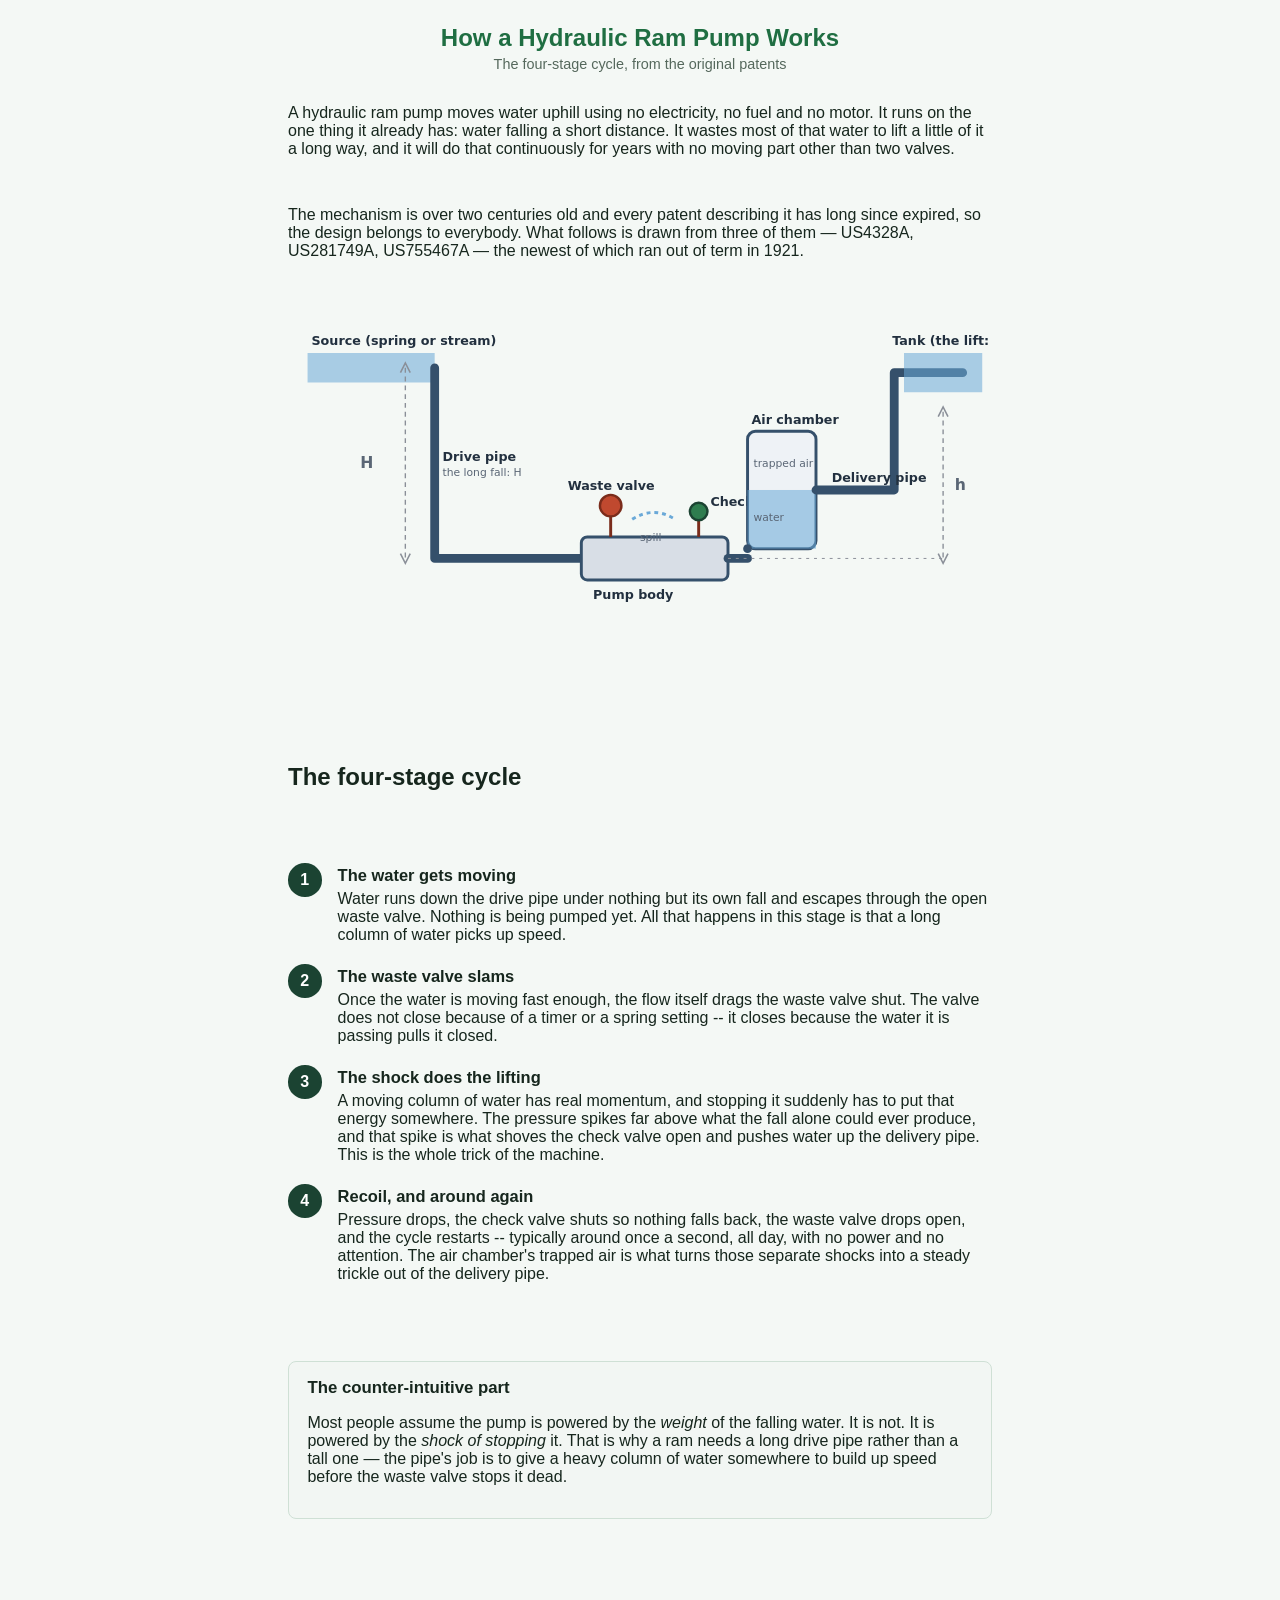
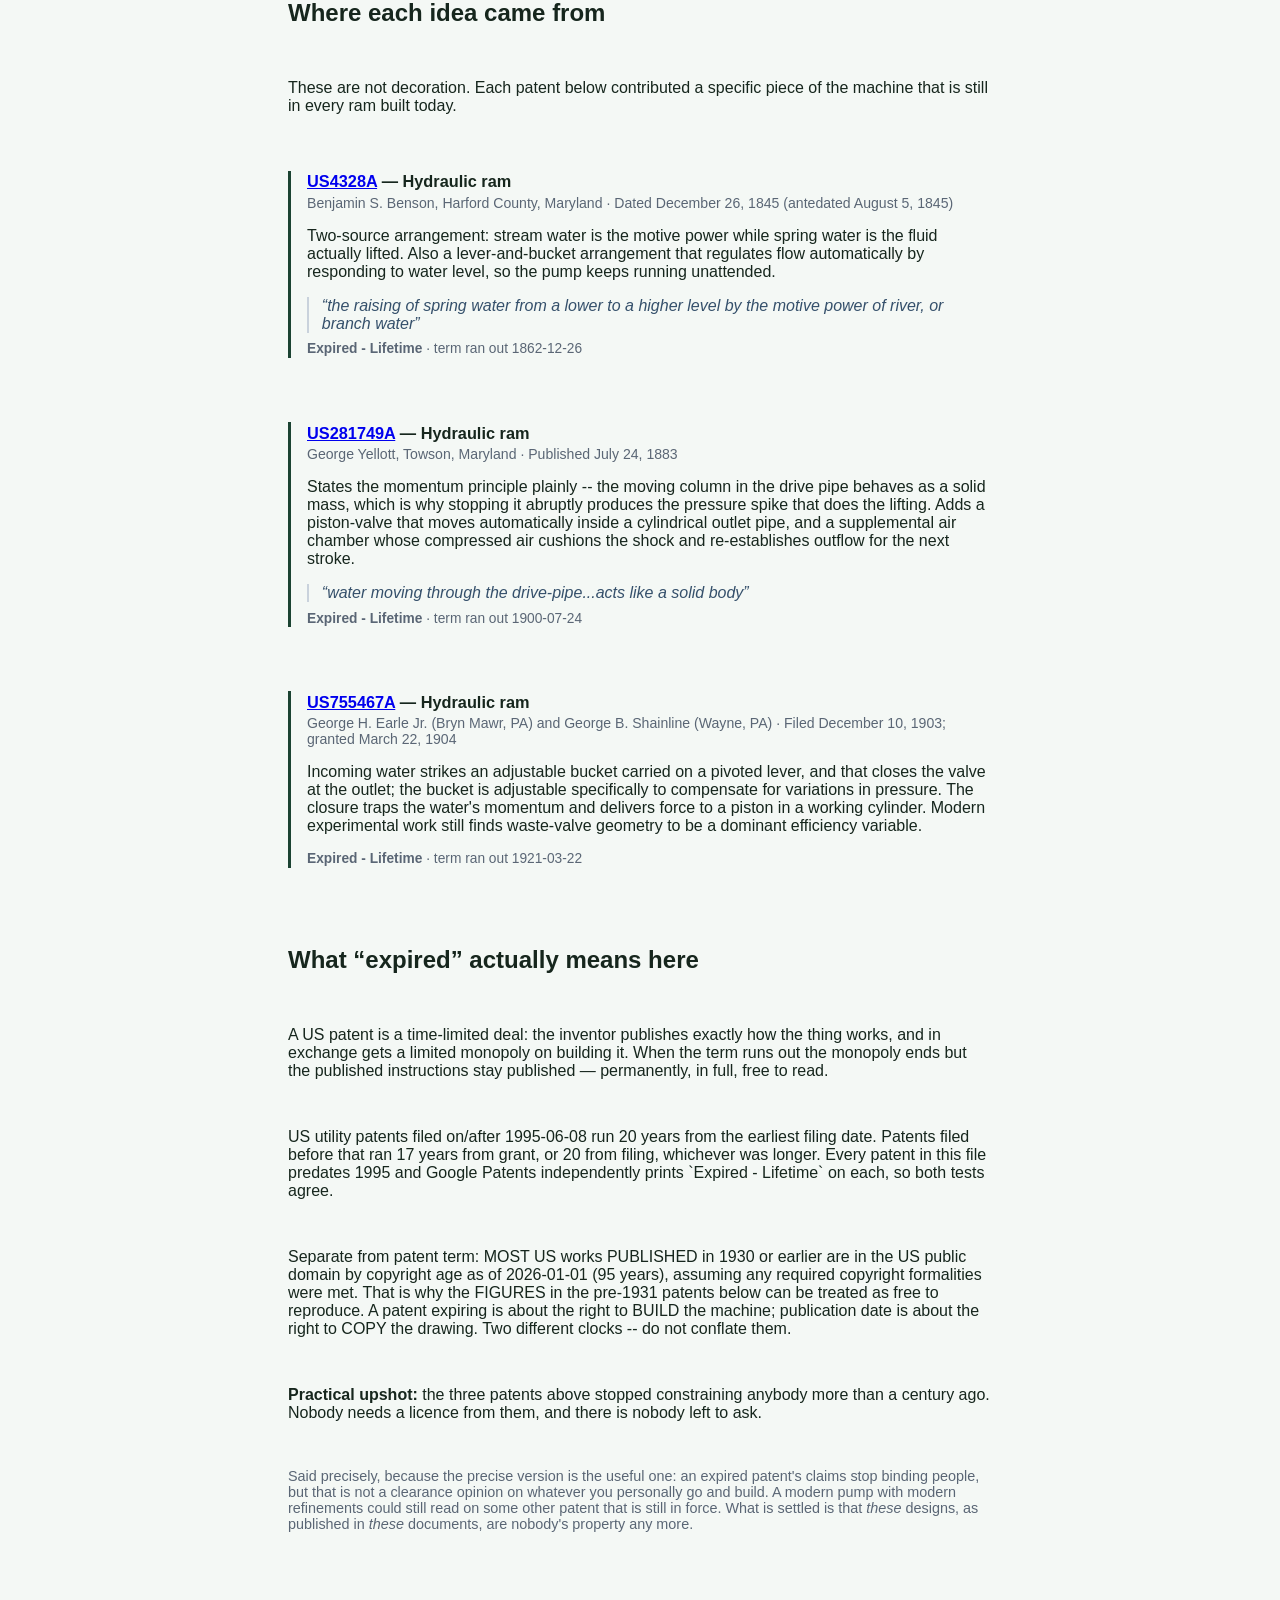
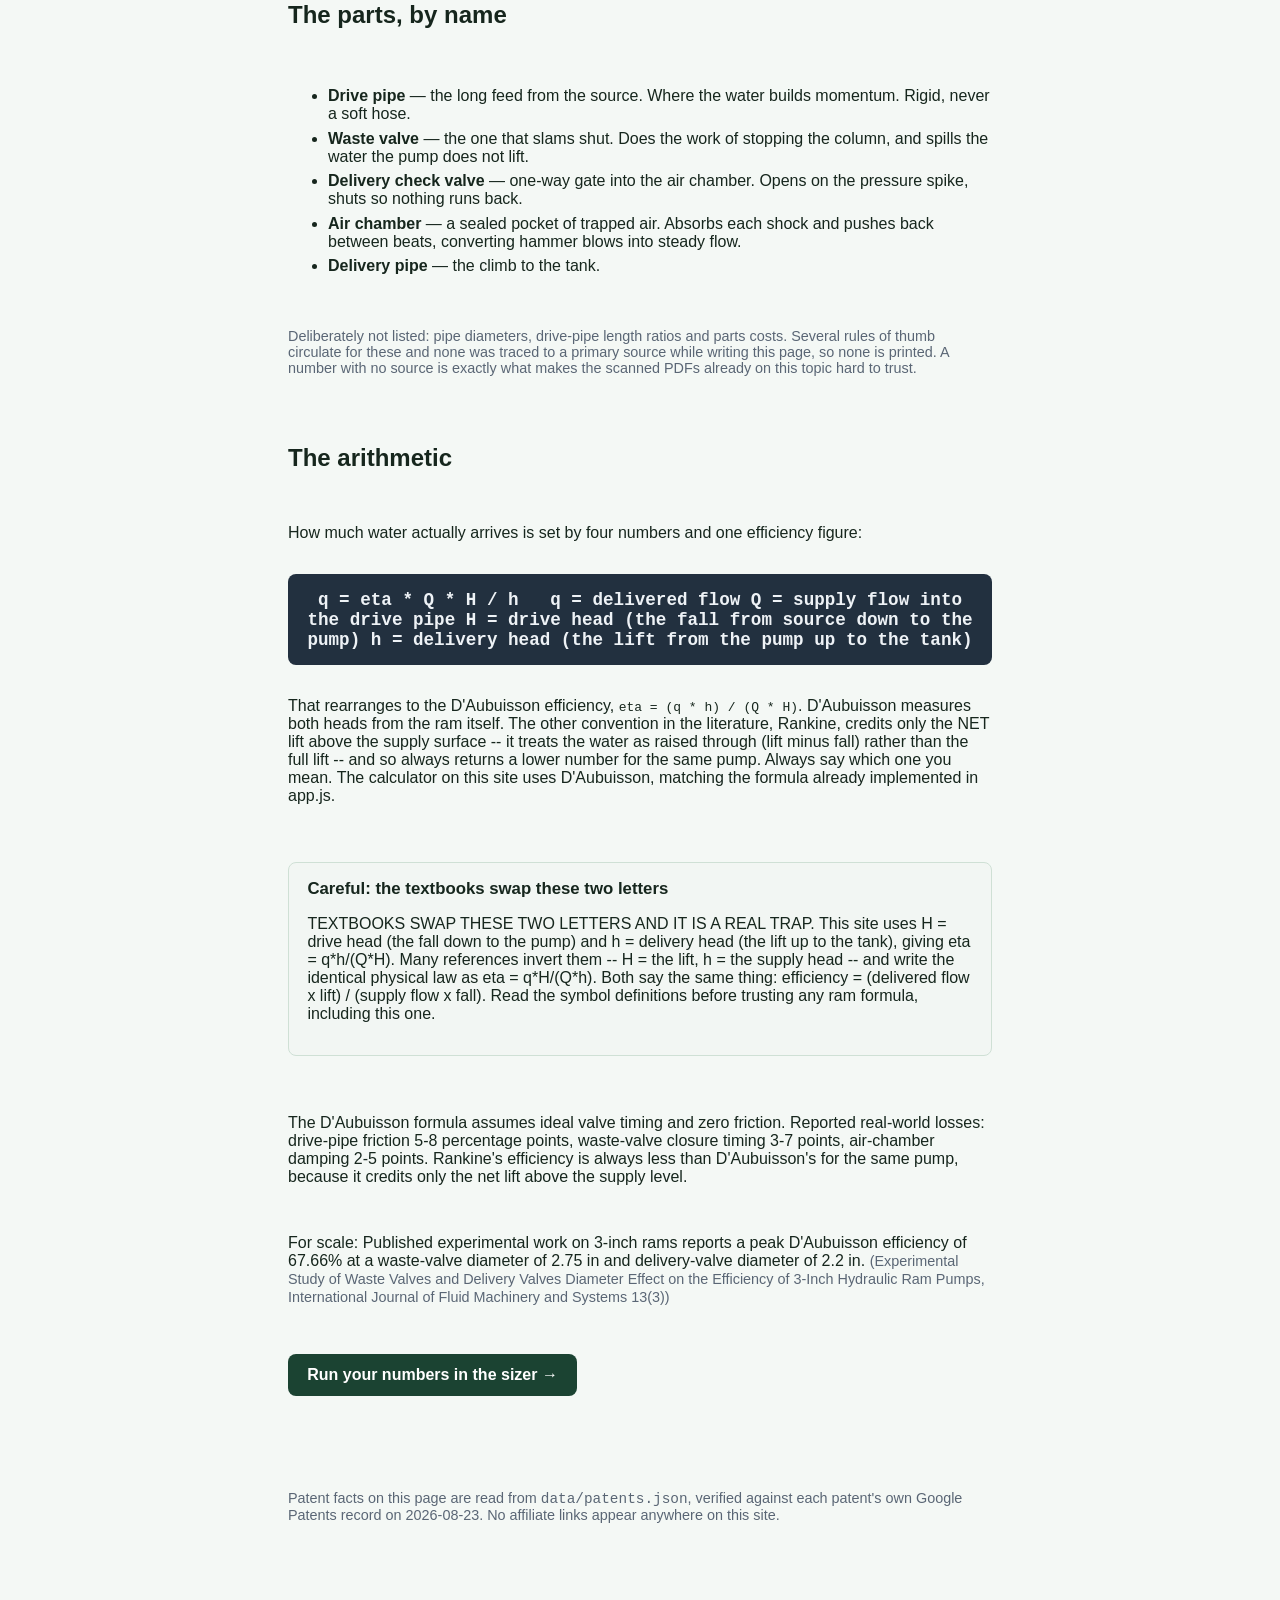
==== how-it-works/index.html @ a342f838 "Ram Pump Sizer: initial deploy (3 expired-patent build, selftest 8/8) Co-Authored-By: Claude Fable 5" ====
<!DOCTYPE html>
<html lang="en">
<head>
<meta charset="UTF-8">
<meta name="viewport" content="width=device-width, initial-scale=1, viewport-fit=cover">
<title>How a Hydraulic Ram Pump Works &mdash; The Four-Stage Cycle, From the Original Patents</title>
<meta name="description" content="A hydraulic ram pump lifts water uphill with no electricity, using the shock of stopping moving water. Here is the four-stage cycle, drawn and explained from three expired US patents (US4328A, US281749A, US755467A).">
<link rel="canonical" href="how-it-works/">
<meta name="theme-color" content="#1b4332">
<link rel="stylesheet" href="../styles.css">
<style>
  .prose { max-width: 46rem; margin: 0 auto; padding: 0 1rem 4rem; }
  .prose h2 { margin-top: 2.4rem; }
  .ram-diagram { width: 100%; height: auto; margin: 1.4rem 0; }
  .ram-diagram .water { fill: #6aa9d8; opacity: .55; }
  .ram-diagram .pipe { fill: none; stroke: #35506b; stroke-width: 9; stroke-linecap: round;
                        stroke-linejoin: round; }
  .ram-diagram .body { fill: #d8dee6; stroke: #35506b; stroke-width: 3; }
  .ram-diagram .chamber { fill: #eef2f6; stroke: #35506b; stroke-width: 3; }
  .ram-diagram .valve { fill: #c0492f; stroke: #7a2c1b; stroke-width: 2.5; }
  .ram-diagram .valve-check { fill: #2f7d4f; stroke: #1b4332; }
  .ram-diagram .stem { stroke: #7a2c1b; stroke-width: 3; }
  .ram-diagram .spill { fill: none; stroke: #6aa9d8; stroke-width: 3;
                         stroke-dasharray: 4 4; }
  .ram-diagram .dim { stroke: #8a8f98; stroke-width: 1.4; stroke-dasharray: 5 4; }
  .ram-diagram .dimarrow { fill: none; stroke: #8a8f98; stroke-width: 1.6; }
  .ram-diagram .datum { stroke: #8a8f98; stroke-width: 1; stroke-dasharray: 3 5; }
  .ram-diagram .lbl { font: 600 13px system-ui, sans-serif; fill: #22303f; }
  .ram-diagram .sub { font: 400 11px system-ui, sans-serif; fill: #5a6675; }
  .ram-diagram .dimlbl { font: 700 16px system-ui, sans-serif; fill: #5a6675; }
  .stages { list-style: none; padding: 0; }
  .stage { display: flex; gap: 1rem; margin: 1.3rem 0; }
  .stage-n { flex: 0 0 2.1rem; height: 2.1rem; border-radius: 50%; background: #1b4332;
              color: #fff; display: grid; place-items: center; font-weight: 700; }
  .stage h3 { margin: .15rem 0 .3rem; font-size: 1.03rem; }
  .stage p { margin: 0; }
  .patent { border-left: 3px solid #1b4332; padding: .1rem 0 .1rem 1rem; margin: 1.5rem 0; }
  .patent h3 { margin: 0 0 .2rem; font-size: 1.02rem; }
  .patent .meta { margin: 0 0 .55rem; font-size: .88rem; color: #5a6675; }
  .patent .pq { font-style: italic; color: #35506b; border-left: 2px solid #c9d2dc;
                 padding-left: .8rem; margin: .55rem 0; }
  .patent .status { font-size: .86rem; color: #5a6675; margin: .45rem 0 0; }
  .callout { background: #f2f6f3; border: 1px solid #cfe0d5; border-radius: 8px;
              padding: 1rem 1.15rem; margin: 1.6rem 0; }
  .callout h2 { margin-top: 0; font-size: 1.05rem; }
  .formula { background: #22303f; color: #eef2f6; padding: .95rem 1.1rem;
              border-radius: 8px; font-family: ui-monospace, Menlo, Consolas, monospace;
              overflow-x: auto; }
  .cta { display: inline-block; background: #1b4332; color: #fff; text-decoration: none;
          padding: .75rem 1.2rem; border-radius: 8px; font-weight: 600; }
  .parts li { margin: .4rem 0; }
  .nosrc { font-size: .9rem; color: #5a6675; }
</style>
</head>
<body>
<header class="app-header">
  <h1>How a Hydraulic Ram Pump Works</h1>
  <p class="subtitle">The four-stage cycle, from the original patents</p>
</header>

<main class="prose">

  <p>A hydraulic ram pump moves water uphill using no electricity, no fuel and no motor.
  It runs on the one thing it already has: water falling a short distance. It wastes most
  of that water to lift a little of it a long way, and it will do that continuously for
  years with no moving part other than two valves.</p>

  <p>The mechanism is over two centuries old and every patent describing it has long since
  expired, so the design belongs to everybody. What follows is drawn from three of
  them &mdash; US4328A, US281749A, US755467A &mdash; the newest of which ran out of term in
  1921.</p>

  <svg viewBox="0 0 720 380" role="img"
     aria-labelledby="ramDiagramTitle ramDiagramDesc" class="ram-diagram">
  <title id="ramDiagramTitle">Cutaway of a hydraulic ram pump</title>
  <desc id="ramDiagramDesc">Water falls from a source through a long drive pipe into the
  pump body. A waste valve lets water escape until it slams shut; the stopped water column
  forces a delivery check valve open, pushing water into an air chamber and up the delivery
  pipe to a tank above the pump.</desc>

  <!-- source -->
  <path d="M20 40 H150 V70 H20 Z" class="water"/>
  <text x="24" y="32" class="lbl">Source (spring or stream)</text>

  <!-- drive pipe -->
  <path d="M150 55 L150 250 L300 250" class="pipe"/>
  <text x="158" y="150" class="lbl">Drive pipe</text>
  <text x="158" y="166" class="sub">the long fall: H</text>

  <!-- fall dimension -->
  <path d="M120 55 L120 250" class="dim"/>
  <path d="M115 60 L120 50 L125 60" class="dimarrow"/>
  <path d="M115 245 L120 255 L125 245" class="dimarrow"/>
  <text x="74" y="158" class="dimlbl">H</text>

  <!-- pump body -->
  <rect x="300" y="228" width="150" height="44" rx="6" class="body"/>
  <text x="312" y="292" class="lbl">Pump body</text>

  <!-- waste valve -->
  <path d="M330 228 L330 200" class="stem"/>
  <circle cx="330" cy="196" r="11" class="valve"/>
  <text x="286" y="180" class="lbl">Waste valve</text>
  <path d="M352 210 q22 -14 44 0" class="spill"/>
  <text x="360" y="232" class="sub">spill</text>

  <!-- delivery check valve -->
  <path d="M420 228 L420 206" class="stem"/>
  <circle cx="420" cy="202" r="9" class="valve valve-check"/>
  <text x="432" y="196" class="lbl">Check valve</text>

  <!-- air chamber -->
  <rect x="470" y="120" width="70" height="120" rx="8" class="chamber"/>
  <rect x="470" y="180" width="70" height="60" rx="0" class="water"/>
  <path d="M450 250 H470" class="pipe"/>
  <path d="M470 240 L470 240" class="pipe"/>
  <text x="474" y="112" class="lbl">Air chamber</text>
  <text x="476" y="156" class="sub">trapped air</text>
  <text x="476" y="212" class="sub">water</text>

  <!-- delivery pipe -->
  <path d="M540 180 L620 180 L620 60 L690 60" class="pipe"/>
  <text x="556" y="172" class="lbl">Delivery pipe</text>

  <!-- tank -->
  <path d="M630 40 H710 V80 H630 Z" class="water"/>
  <text x="618" y="32" class="lbl">Tank (the lift: h)</text>

  <!-- lift dimension -->
  <path d="M670 100 L670 250" class="dim"/>
  <path d="M665 105 L670 95 L675 105" class="dimarrow"/>
  <path d="M665 245 L670 255 L675 245" class="dimarrow"/>
  <text x="682" y="180" class="dimlbl">h</text>
  <path d="M450 250 H670" class="datum"/>
</svg>

  <h2>The four-stage cycle</h2>
  <ol class="stages">
      <li class="stage">
        <span class="stage-n" aria-hidden="true">1</span>
        <div>
          <h3>The water gets moving</h3>
          <p>Water runs down the drive pipe under nothing but its own fall and escapes through the open waste valve. Nothing is being pumped yet. All that happens in this stage is that a long column of water picks up speed.</p>
        </div>
      </li>
      <li class="stage">
        <span class="stage-n" aria-hidden="true">2</span>
        <div>
          <h3>The waste valve slams</h3>
          <p>Once the water is moving fast enough, the flow itself drags the waste valve shut. The valve does not close because of a timer or a spring setting -- it closes because the water it is passing pulls it closed.</p>
        </div>
      </li>
      <li class="stage">
        <span class="stage-n" aria-hidden="true">3</span>
        <div>
          <h3>The shock does the lifting</h3>
          <p>A moving column of water has real momentum, and stopping it suddenly has to put that energy somewhere. The pressure spikes far above what the fall alone could ever produce, and that spike is what shoves the check valve open and pushes water up the delivery pipe. This is the whole trick of the machine.</p>
        </div>
      </li>
      <li class="stage">
        <span class="stage-n" aria-hidden="true">4</span>
        <div>
          <h3>Recoil, and around again</h3>
          <p>Pressure drops, the check valve shuts so nothing falls back, the waste valve drops open, and the cycle restarts -- typically around once a second, all day, with no power and no attention. The air chamber&#x27;s trapped air is what turns those separate shocks into a steady trickle out of the delivery pipe.</p>
        </div>
      </li>
  </ol>

  <div class="callout">
    <h2>The counter-intuitive part</h2>
    <p>Most people assume the pump is powered by the <em>weight</em> of the falling water.
    It is not. It is powered by the <em>shock of stopping</em> it. That is why a ram needs
    a long drive pipe rather than a tall one &mdash; the pipe's job is to give a heavy
    column of water somewhere to build up speed before the waste valve stops it dead.</p>
  </div>

  <h2>Where each idea came from</h2>
  <p>These are not decoration. Each patent below contributed a specific piece of the
  machine that is still in every ram built today.</p>

      <article class="patent">
        <header>
          <h3><a href="https://patents.google.com/patent/US4328A/en" rel="noopener">US4328A</a> &mdash; Hydraulic ram</h3>
          <p class="meta">Benjamin S. Benson, Harford County, Maryland &middot; Dated December 26, 1845 (antedated August 5, 1845)</p>
        </header>
        <p>Two-source arrangement: stream water is the motive power while spring water is the fluid actually lifted. Also a lever-and-bucket arrangement that regulates flow automatically by responding to water level, so the pump keeps running unattended.</p>
        <p class="pq">&ldquo;the raising of spring water from a lower to a higher level by the motive power of river, or branch water&rdquo;</p>
        <p class="status"><strong>Expired - Lifetime</strong> &middot; term ran out 1862-12-26</p>
      </article>
      <article class="patent">
        <header>
          <h3><a href="https://patents.google.com/patent/US281749A/en" rel="noopener">US281749A</a> &mdash; Hydraulic ram</h3>
          <p class="meta">George Yellott, Towson, Maryland &middot; Published July 24, 1883</p>
        </header>
        <p>States the momentum principle plainly -- the moving column in the drive pipe behaves as a solid mass, which is why stopping it abruptly produces the pressure spike that does the lifting. Adds a piston-valve that moves automatically inside a cylindrical outlet pipe, and a supplemental air chamber whose compressed air cushions the shock and re-establishes outflow for the next stroke.</p>
        <p class="pq">&ldquo;water moving through the drive-pipe...acts like a solid body&rdquo;</p>
        <p class="status"><strong>Expired - Lifetime</strong> &middot; term ran out 1900-07-24</p>
      </article>
      <article class="patent">
        <header>
          <h3><a href="https://patents.google.com/patent/US755467A/en" rel="noopener">US755467A</a> &mdash; Hydraulic ram</h3>
          <p class="meta">George H. Earle Jr. (Bryn Mawr, PA) and George B. Shainline (Wayne, PA) &middot; Filed December 10, 1903; granted March 22, 1904</p>
        </header>
        <p>Incoming water strikes an adjustable bucket carried on a pivoted lever, and that closes the valve at the outlet; the bucket is adjustable specifically to compensate for variations in pressure. The closure traps the water&#x27;s momentum and delivers force to a piston in a working cylinder. Modern experimental work still finds waste-valve geometry to be a dominant efficiency variable.</p>
        
        <p class="status"><strong>Expired - Lifetime</strong> &middot; term ran out 1921-03-22</p>
      </article>

  <h2>What &ldquo;expired&rdquo; actually means here</h2>
  <p>A US patent is a time-limited deal: the inventor publishes exactly how the thing works,
  and in exchange gets a limited monopoly on building it. When the term runs out the
  monopoly ends but the published instructions stay published &mdash; permanently, in
  full, free to read.</p>
  <p>US utility patents filed on/after 1995-06-08 run 20 years from the earliest filing date. Patents filed before that ran 17 years from grant, or 20 from filing, whichever was longer. Every patent in this file predates 1995 and Google Patents independently prints `Expired - Lifetime` on each, so both tests agree.</p>
  <p>Separate from patent term: MOST US works PUBLISHED in 1930 or earlier are in the US public domain by copyright age as of 2026-01-01 (95 years), assuming any required copyright formalities were met. That is why the FIGURES in the pre-1931 patents below can be treated as free to reproduce. A patent expiring is about the right to BUILD the machine; publication date is about the right to COPY the drawing. Two different clocks -- do not conflate them.</p>
  <p><strong>Practical upshot:</strong> the three patents above stopped constraining
  anybody more than a century ago. Nobody needs a licence from them, and there is nobody
  left to ask.</p>
  <p class="nosrc">Said precisely, because the precise version is the useful one: an expired
  patent's claims stop binding people, but that is not a clearance opinion on whatever you
  personally go and build. A modern pump with modern refinements could still read on some
  other patent that is still in force. What is settled is that <em>these</em> designs, as
  published in <em>these</em> documents, are nobody's property any more.</p>

  <h2>The parts, by name</h2>
  <ul class="parts">
    <li><strong>Drive pipe</strong> &mdash; the long feed from the source. Where the water
      builds momentum. Rigid, never a soft hose.</li>
    <li><strong>Waste valve</strong> &mdash; the one that slams shut. Does the work of
      stopping the column, and spills the water the pump does not lift.</li>
    <li><strong>Delivery check valve</strong> &mdash; one-way gate into the air chamber.
      Opens on the pressure spike, shuts so nothing runs back.</li>
    <li><strong>Air chamber</strong> &mdash; a sealed pocket of trapped air. Absorbs each
      shock and pushes back between beats, converting hammer blows into steady flow.</li>
    <li><strong>Delivery pipe</strong> &mdash; the climb to the tank.</li>
  </ul>
  <p class="nosrc">Deliberately not listed: pipe diameters, drive-pipe length ratios and
  parts costs. Several rules of thumb circulate for these and none was traced to a primary
  source while writing this page, so none is printed. A number with no source is exactly
  what makes the scanned PDFs already on this topic hard to trust.</p>

  <h2>The arithmetic</h2>
  <p>How much water actually arrives is set by four numbers and one efficiency figure:</p>
  <div class="formula">q = eta * Q * H / h
&nbsp;
q = delivered flow
Q = supply flow into the drive pipe
H = drive head (the fall from source down to the pump)
h = delivery head (the lift from the pump up to the tank)</div>
  <p>That rearranges to the D&#x27;Aubuisson efficiency,
  <code>eta = (q * h) / (Q * H)</code>. D&#x27;Aubuisson measures both heads from the ram itself. The other convention in the literature, Rankine, credits only the NET lift above the supply surface -- it treats the water as raised through (lift minus fall) rather than the full lift -- and so always returns a lower number for the same pump. Always say which one you mean. The calculator on this site uses D&#x27;Aubuisson, matching the formula already implemented in app.js.</p>

  <div class="callout">
    <h2>Careful: the textbooks swap these two letters</h2>
    <p>TEXTBOOKS SWAP THESE TWO LETTERS AND IT IS A REAL TRAP. This site uses H = drive head (the fall down to the pump) and h = delivery head (the lift up to the tank), giving eta = q*h/(Q*H). Many references invert them -- H = the lift, h = the supply head -- and write the identical physical law as eta = q*H/(Q*h). Both say the same thing: efficiency = (delivered flow x lift) / (supply flow x fall). Read the symbol definitions before trusting any ram formula, including this one.</p>
  </div>

  <p>The D&#x27;Aubuisson formula assumes ideal valve timing and zero friction. Reported real-world losses: drive-pipe friction 5-8 percentage points, waste-valve closure timing 3-7 points, air-chamber damping 2-5 points. Rankine&#x27;s efficiency is always less than D&#x27;Aubuisson&#x27;s for the same pump, because it credits only the net lift above the supply level.</p>
  <p>For scale: Published experimental work on 3-inch rams reports a peak D&#x27;Aubuisson efficiency of 67.66% at a waste-valve diameter of 2.75 in and delivery-valve diameter of 2.2 in.
  <span class="nosrc">(Experimental Study of Waste Valves and Delivery Valves Diameter Effect on the Efficiency of 3-Inch Hydraulic Ram Pumps, International Journal of Fluid Machinery and Systems 13(3))</span></p>

  <p><a class="cta" href="../">Run your numbers in the sizer &rarr;</a></p>

</main>

<footer class="prose">
  <p class="nosrc">Patent facts on this page are read from
  <code>data/patents.json</code>, verified against each patent's own Google Patents record
  on 2026-08-23. No affiliate links appear anywhere on this site.</p>
</footer>
</body>
</html>
---- styles.css ----
:root {
  --bg: #0f1b14;
  --card-bg: #16261d;
  --card-border: #24392c;
  --text: #eef3ee;
  --text-dim: #9fb3a5;
  --accent: #4caf7d;
  --accent-strong: #6fd39a;
  --warn-bg: #3a2a12;
  --warn-border: #7a5417;
  --warn-text: #f0c987;
  --danger-bg: #3a1616;
  --danger-border: #7a2323;
  --danger-text: #f0a3a3;
}

@media (prefers-color-scheme: light) {
  :root {
    --bg: #f4f8f5;
    --card-bg: #ffffff;
    --card-border: #dbe6de;
    --text: #16261d;
    --text-dim: #55685c;
    --accent: #2e8b57;
    --accent-strong: #1f6e42;
    --warn-bg: #fff3dc;
    --warn-border: #e6b85c;
    --warn-text: #7a4f0a;
    --danger-bg: #fde3e3;
    --danger-border: #e58a8a;
    --danger-text: #8a1f1f;
  }
}

* { box-sizing: border-box; }

html, body {
  margin: 0;
  padding: 0;
  background: var(--bg);
  color: var(--text);
  font-family: -apple-system, BlinkMacSystemFont, "Segoe UI", Roboto, Helvetica, Arial, sans-serif;
  -webkit-text-size-adjust: 100%;
}

body {
  min-height: 100vh;
  padding-bottom: env(safe-area-inset-bottom);
}

.app-header {
  padding: 1.5rem 1.25rem 1rem;
  text-align: center;
}

.app-header h1 {
  margin: 0;
  font-size: 1.5rem;
  color: var(--accent-strong);
}

.subtitle {
  margin: 0.25rem 0 0;
  color: var(--text-dim);
  font-size: 0.9rem;
}

main {
  max-width: 480px;
  margin: 0 auto;
  padding: 0 1rem 2rem;
  display: flex;
  flex-direction: column;
  gap: 1rem;
}

.card {
  background: var(--card-bg);
  border: 1px solid var(--card-border);
  border-radius: 14px;
  padding: 1.1rem 1.1rem 1.3rem;
}

.card h2 {
  margin: 0 0 0.9rem;
  font-size: 1.05rem;
  color: var(--text);
}

.field {
  margin-bottom: 1.1rem;
}

.field:last-child {
  margin-bottom: 0;
}

.field label {
  display: block;
  font-size: 0.9rem;
  font-weight: 600;
  margin-bottom: 0.4rem;
}

.badge {
  font-weight: 400;
  font-size: 0.78rem;
  color: var(--text-dim);
}

.input-row {
  display: flex;
  gap: 0.5rem;
}

input[type="number"] {
  flex: 1;
  min-width: 0;
  background: var(--bg);
  border: 1px solid var(--card-border);
  color: var(--text);
  border-radius: 10px;
  padding: 0.65rem 0.7rem;
  font-size: 1rem;
}

select {
  background: var(--bg);
  border: 1px solid var(--card-border);
  color: var(--text);
  border-radius: 10px;
  padding: 0.65rem 0.5rem;
  font-size: 0.95rem;
}

select.unit-length {
  min-width: 4.5rem;
}

input[type="range"] {
  flex: 1;
  accent-color: var(--accent);
}

output {
  min-width: 3.2rem;
  text-align: right;
  font-variant-numeric: tabular-nums;
  font-weight: 600;
  color: var(--accent-strong);
}

.hint {
  margin: 0.35rem 0 0;
  font-size: 0.78rem;
  color: var(--text-dim);
}

.result-grid {
  display: grid;
  grid-template-columns: 1fr 1fr;
  gap: 0.75rem;
}

.result-item {
  background: var(--bg);
  border: 1px solid var(--card-border);
  border-radius: 10px;
  padding: 0.75rem;
  display: flex;
  flex-direction: column;
  gap: 0.3rem;
}

.result-item.primary {
  grid-column: 1 / -1;
  background: linear-gradient(135deg, rgba(76,175,125,0.15), rgba(76,175,125,0.03));
  border-color: var(--accent);
}

.result-label {
  font-size: 0.75rem;
  color: var(--text-dim);
  text-transform: uppercase;
  letter-spacing: 0.03em;
}

.result-value {
  font-size: 1.4rem;
  font-weight: 700;
  font-variant-numeric: tabular-nums;
}

.result-item.primary .result-value {
  color: var(--accent-strong);
  font-size: 1.9rem;
}

.warning {
  margin: 0.9rem 0 0;
  padding: 0.65rem 0.8rem;
  border-radius: 10px;
  font-size: 0.85rem;
  background: var(--warn-bg);
  border: 1px solid var(--warn-border);
  color: var(--warn-text);
}

.warning.danger {
  background: var(--danger-bg);
  border-color: var(--danger-border);
  color: var(--danger-text);
}

.about p {
  font-size: 0.85rem;
  color: var(--text-dim);
  line-height: 1.5;
}

.formula {
  text-align: center;
  font-size: 1.1rem;
  font-weight: 700;
  color: var(--accent-strong);
  background: var(--bg);
  border-radius: 8px;
  padding: 0.6rem;
}

footer {
  display: flex;
  justify-content: center;
  padding: 0 1rem 2rem;
}

.install-btn {
  background: var(--accent);
  color: #062012;
  border: none;
  border-radius: 999px;
  padding: 0.75rem 1.6rem;
  font-size: 0.95rem;
  font-weight: 700;
  cursor: pointer;
}

.install-btn:active {
  transform: scale(0.98);
}
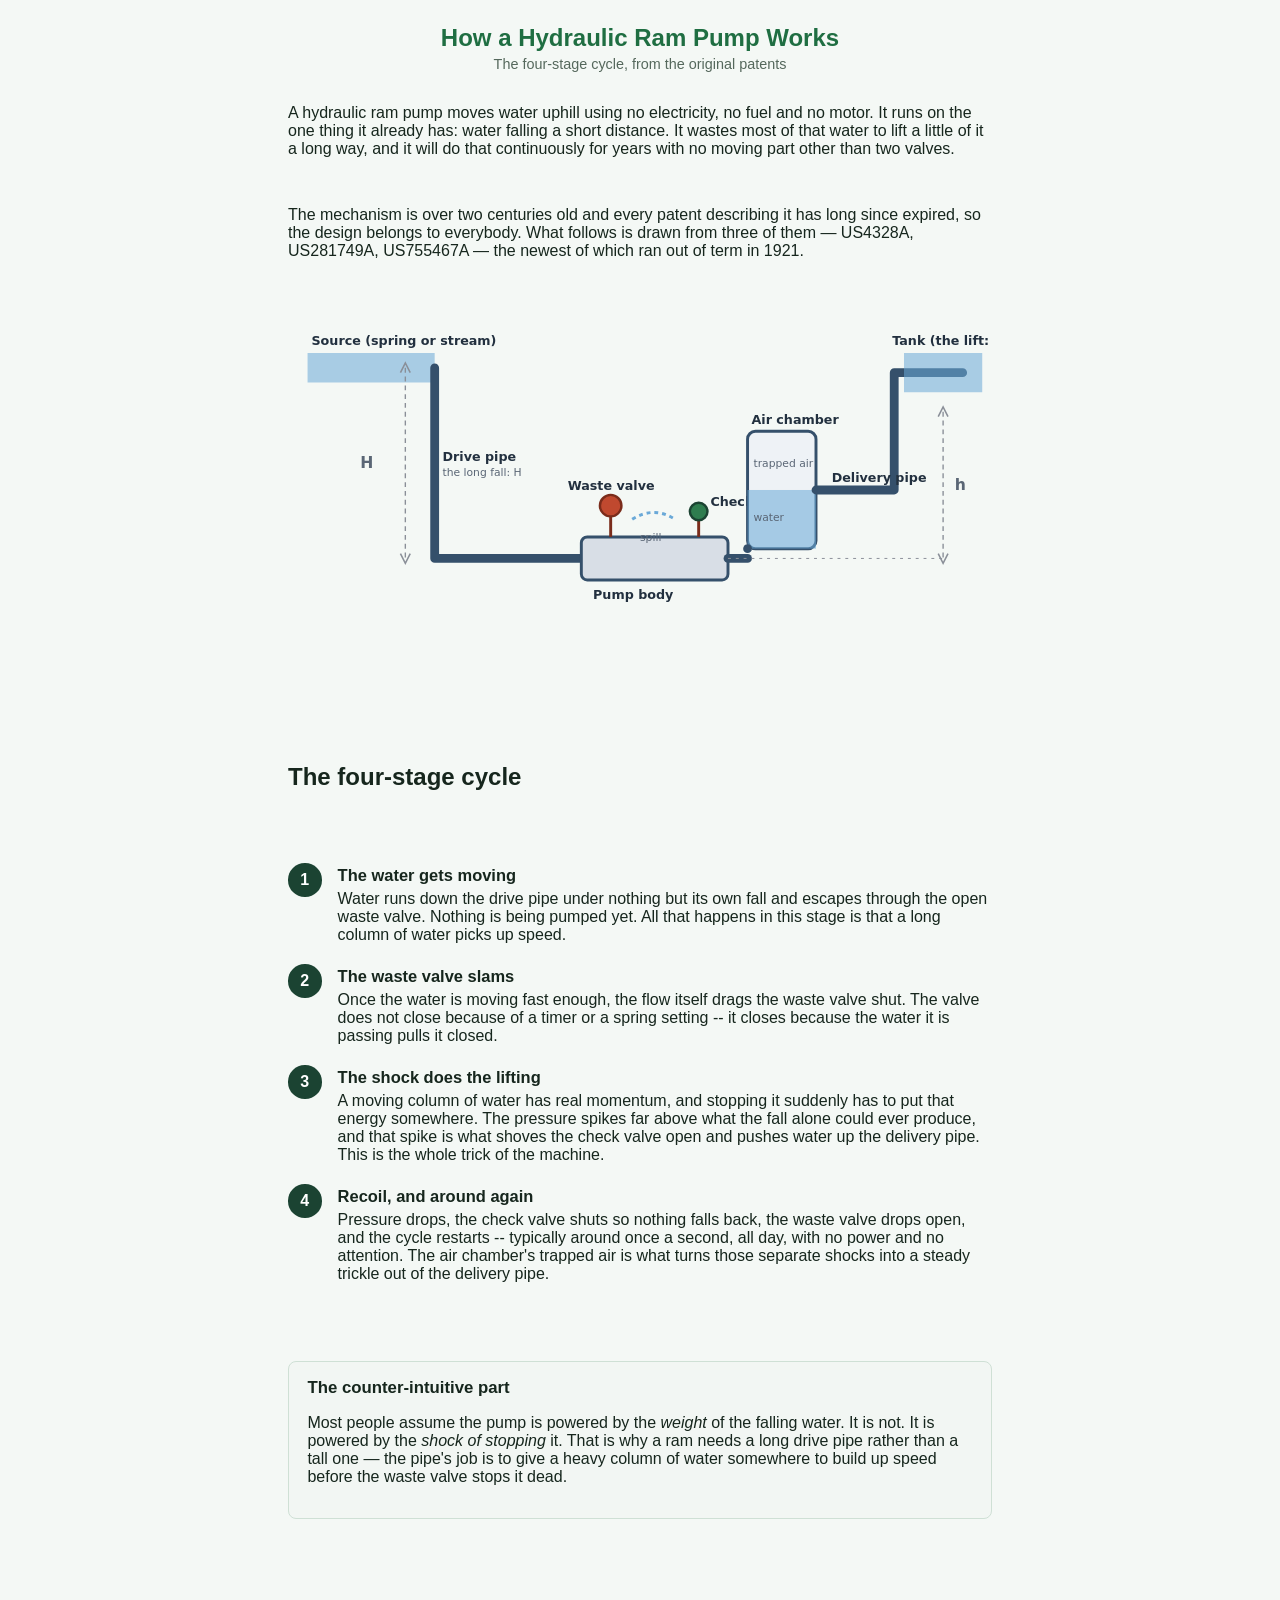
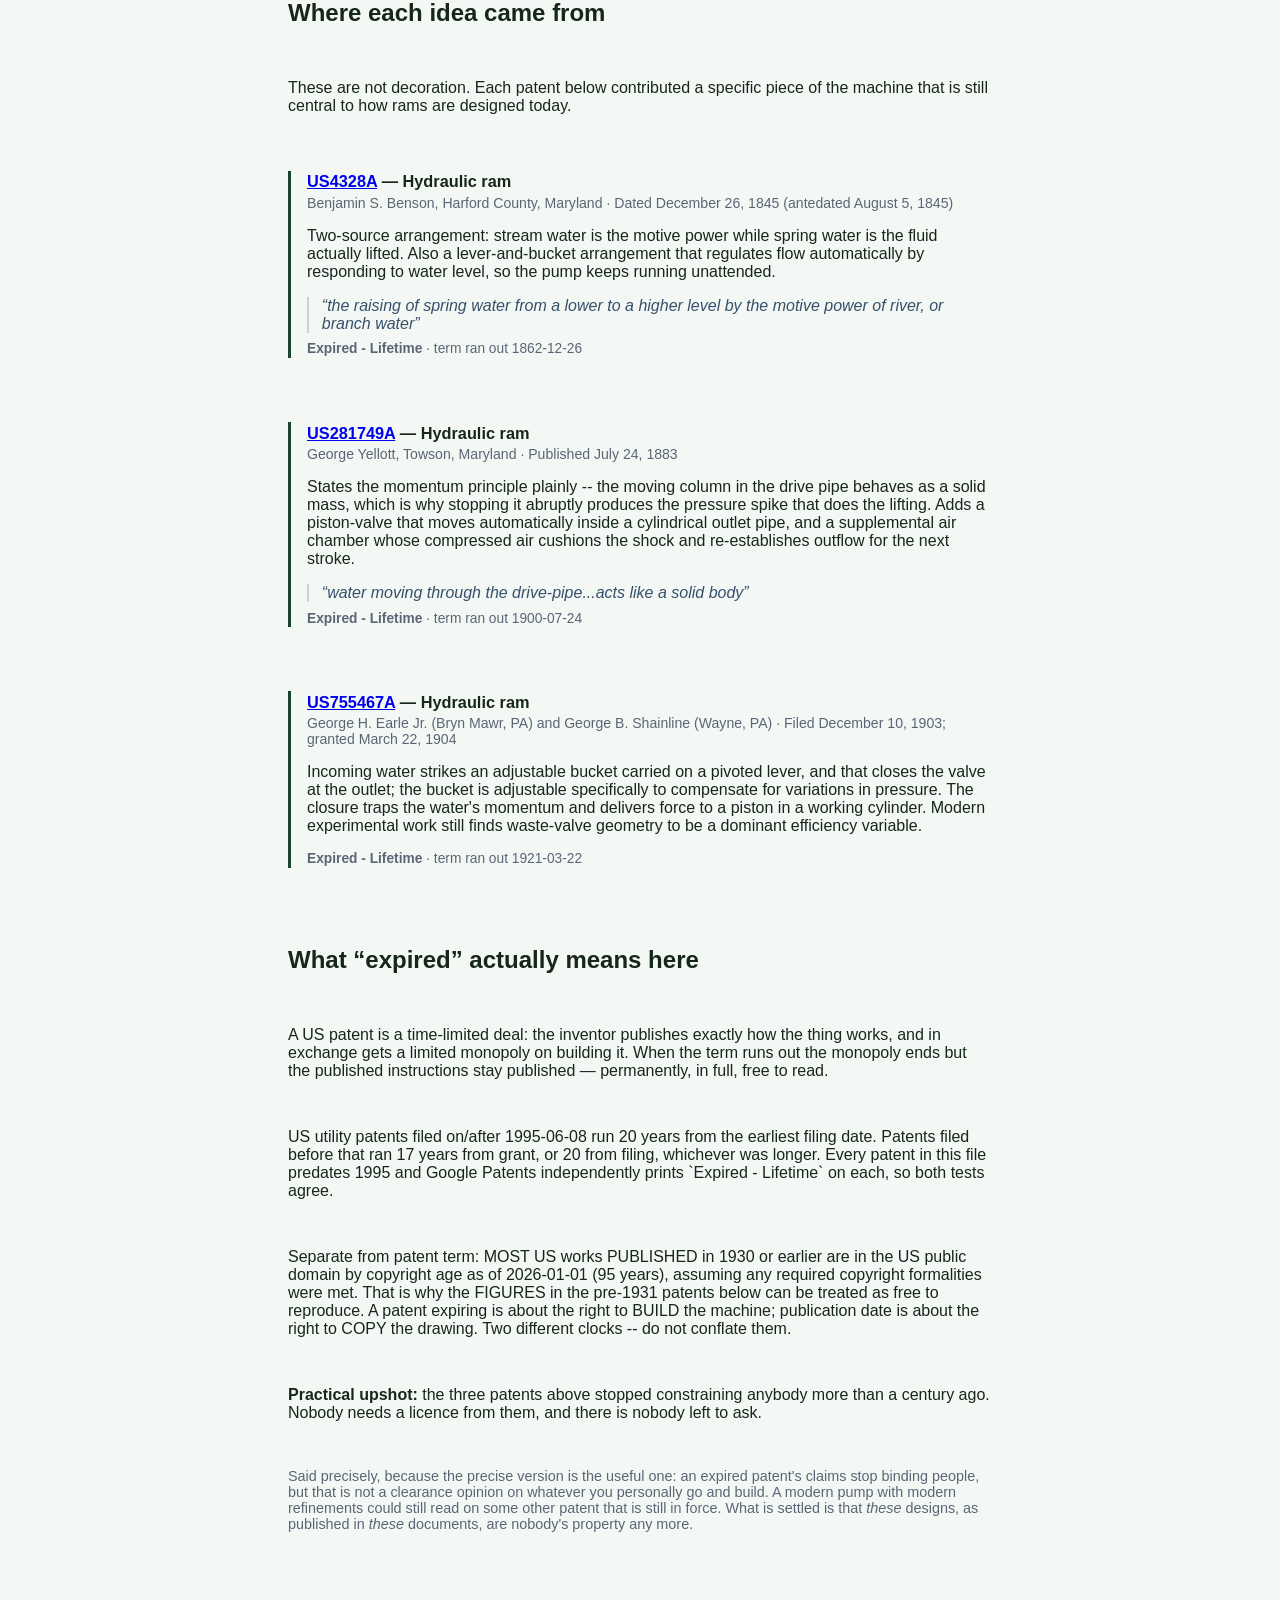
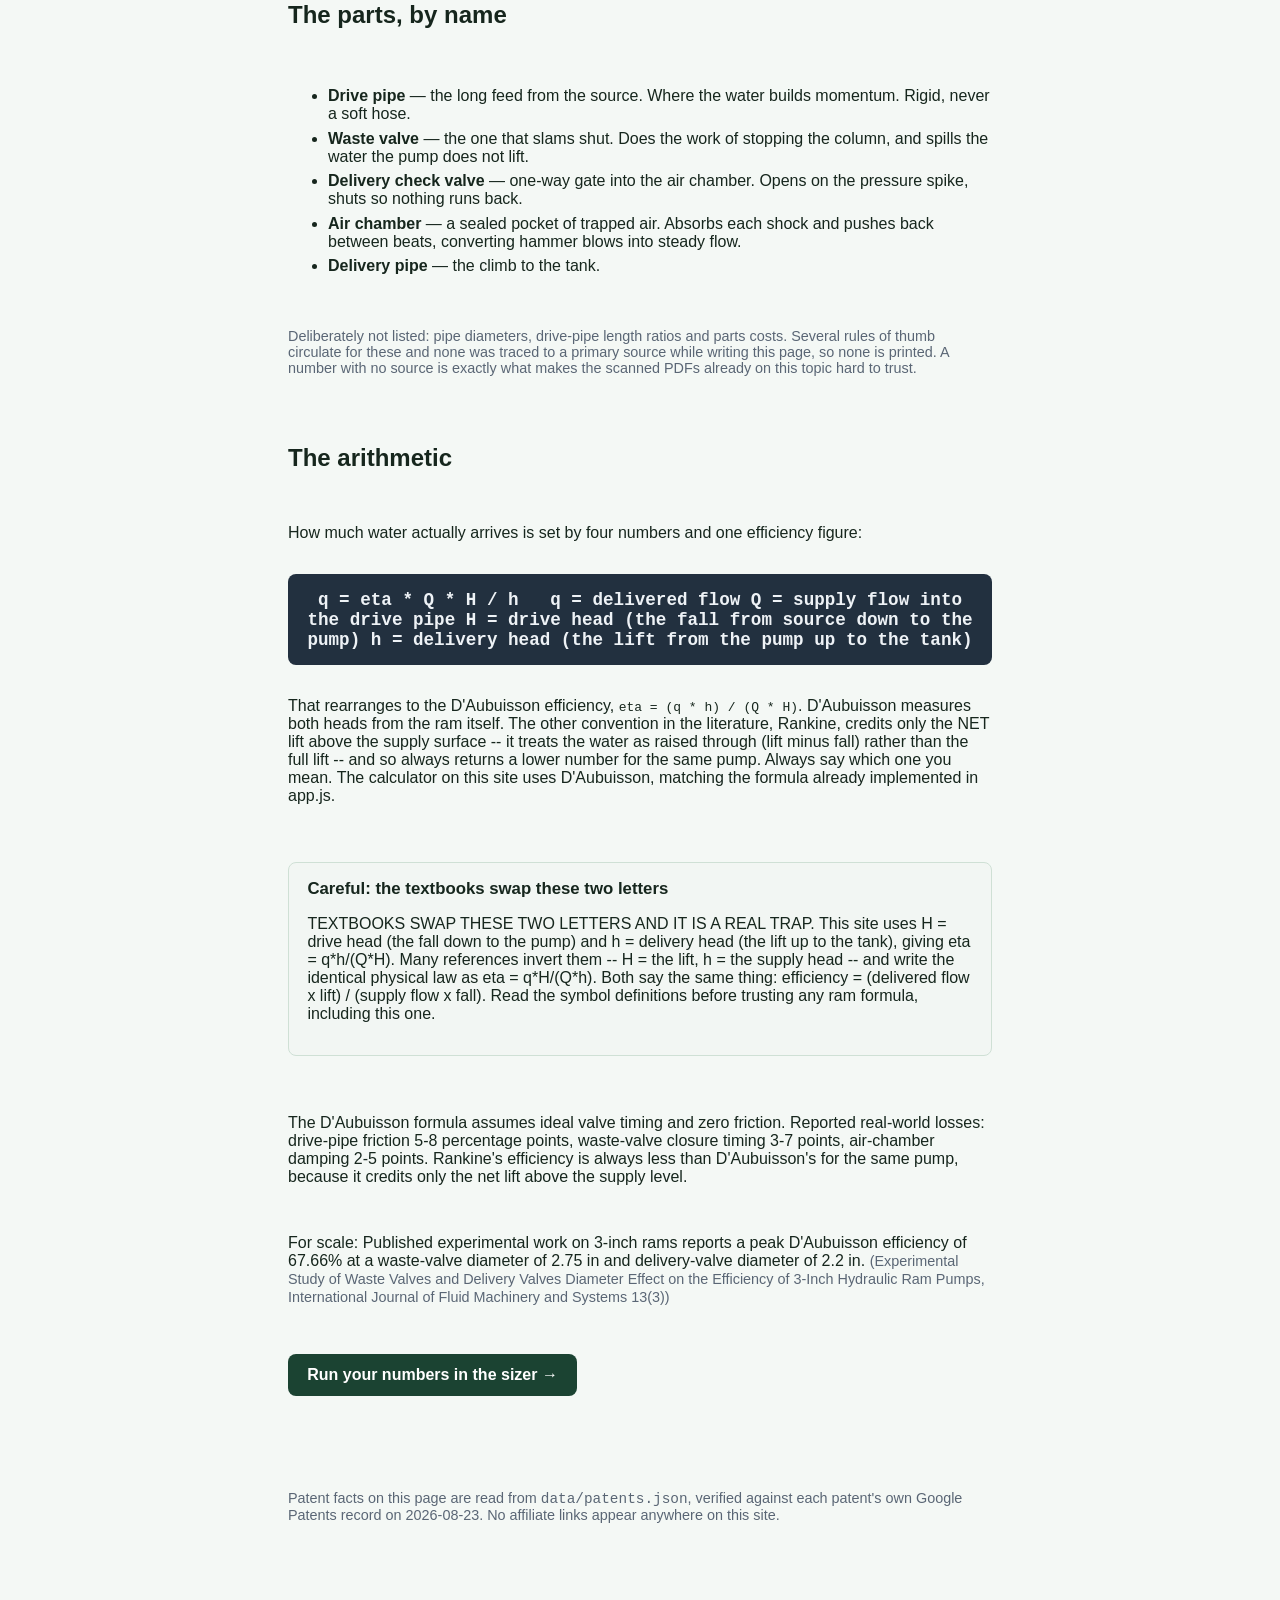
==== commit 4a00aa8b: "Soften universal claim per cross-check round 2 (Vera pass 2026-08-24) Co-Authored-By: Claude Fable 5" ====
--- a/how-it-works/index.html
+++ b/how-it-works/index.html
@@ -176,7 +176,7 @@
 
   <h2>Where each idea came from</h2>
   <p>These are not decoration. Each patent below contributed a specific piece of the
-  machine that is still in every ram built today.</p>
+  machine that is still central to how rams are designed today.</p>
 
       <article class="patent">
         <header>
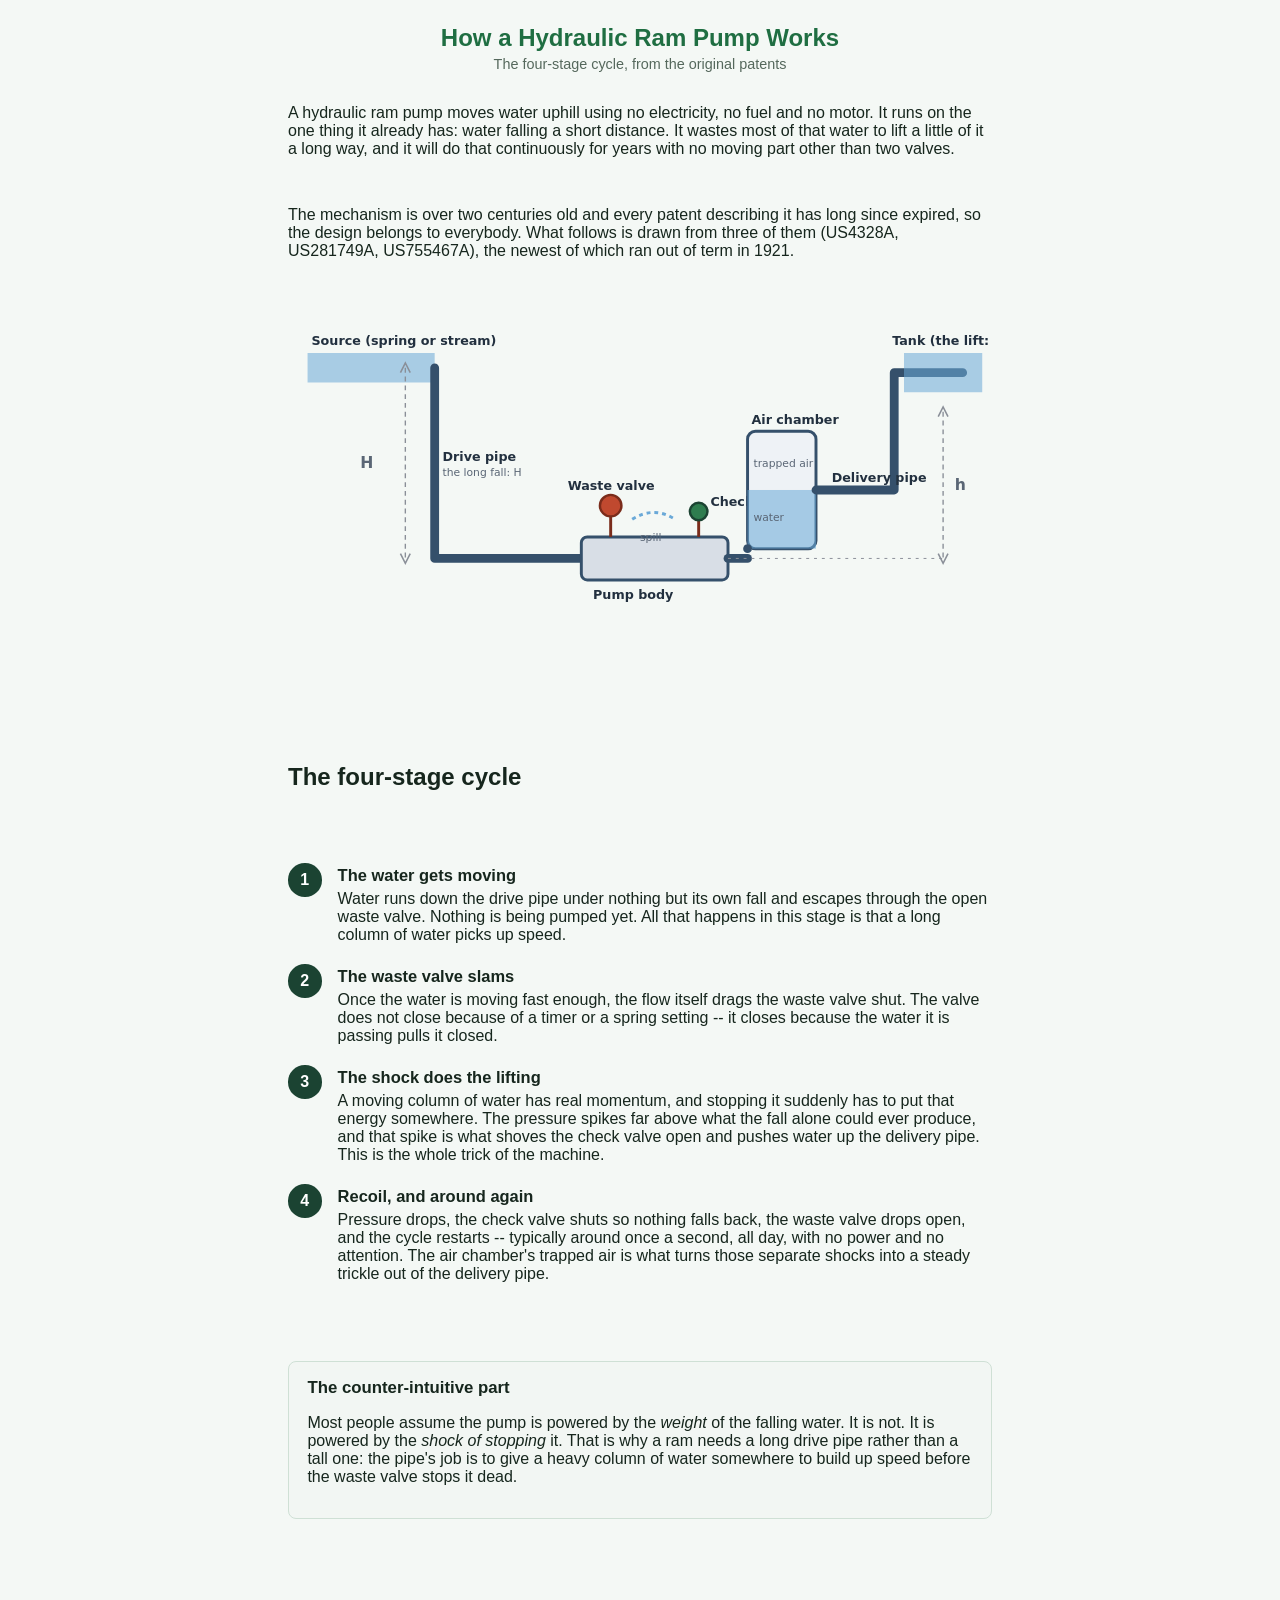
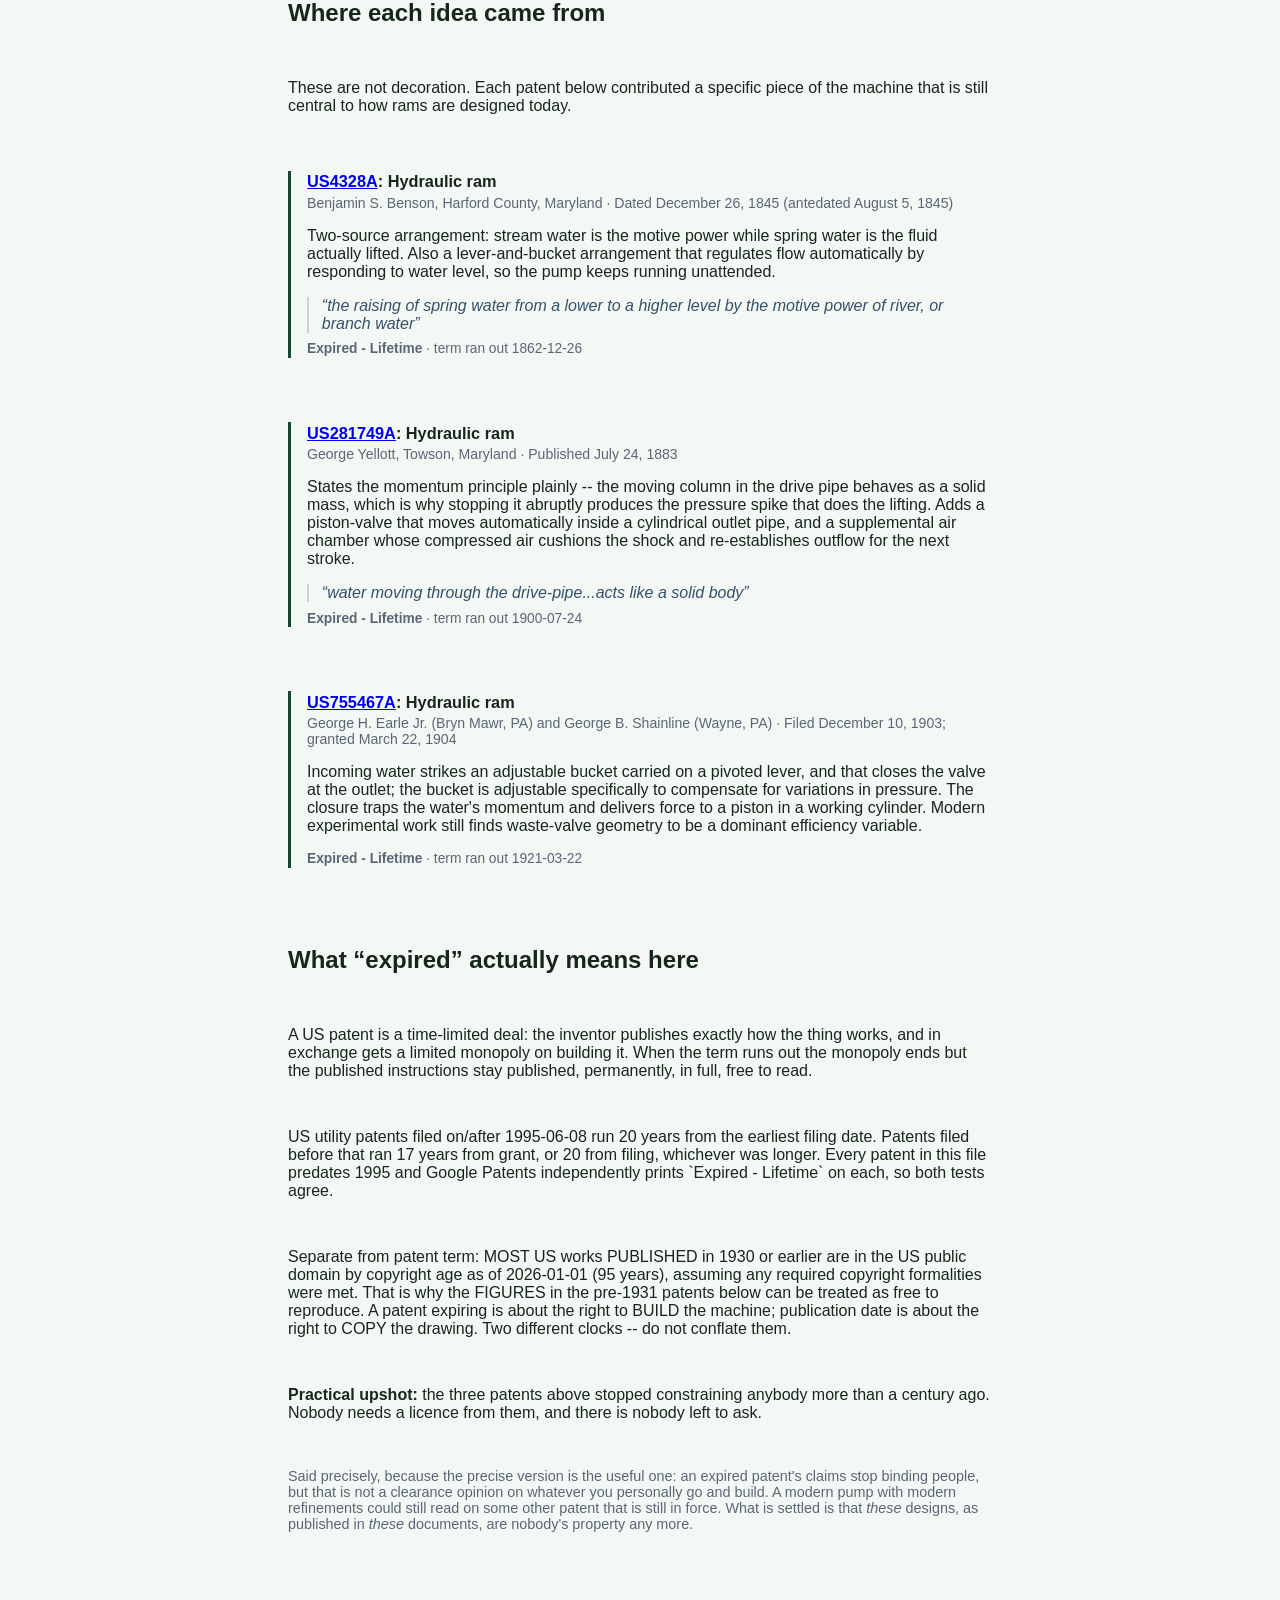
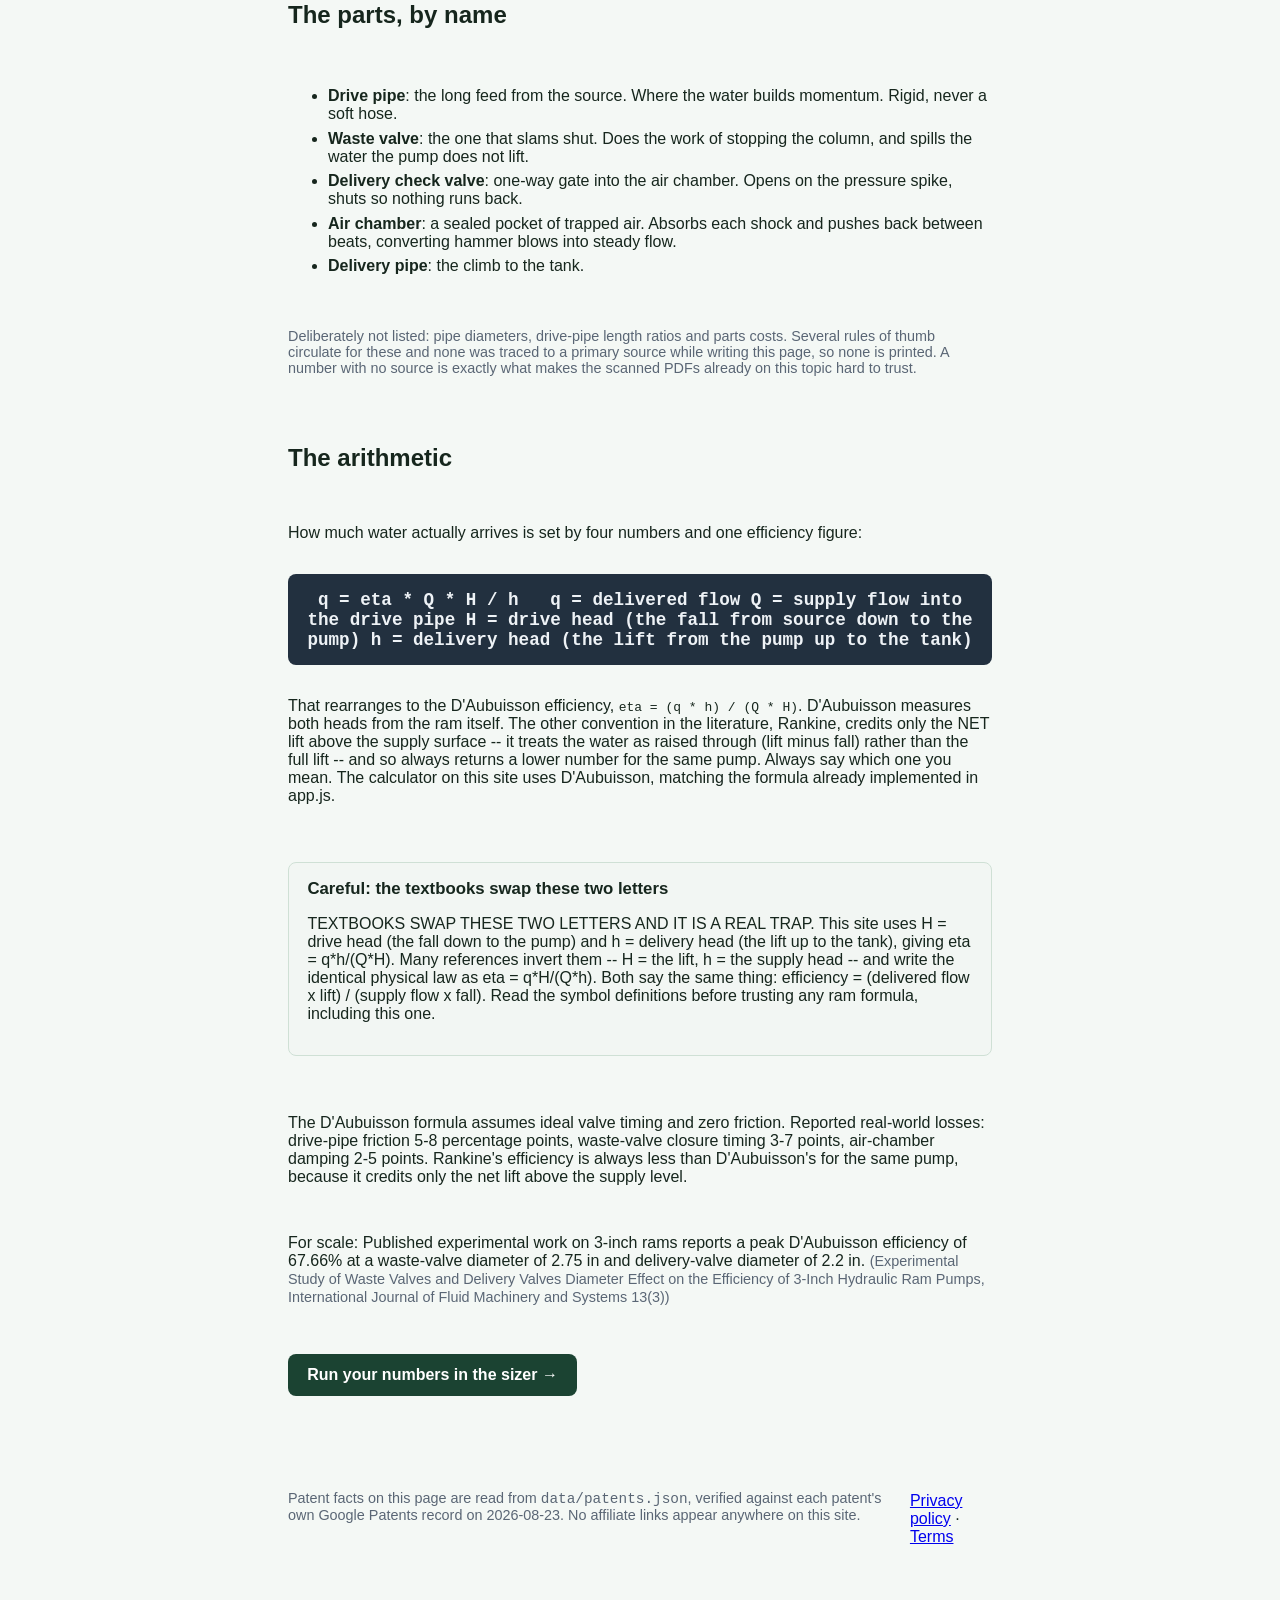
==== commit 2c5ebd50: "compliance: privacy/terms link, em dashes, close a farm-secrecy leak site_compliance.py FAIL (no pri" ====
--- a/how-it-works/index.html
+++ b/how-it-works/index.html
@@ -3,7 +3,7 @@
 <head>
 <meta charset="UTF-8">
 <meta name="viewport" content="width=device-width, initial-scale=1, viewport-fit=cover">
-<title>How a Hydraulic Ram Pump Works &mdash; The Four-Stage Cycle, From the Original Patents</title>
+<title>How a Hydraulic Ram Pump Works: The Four-Stage Cycle, From the Original Patents</title>
 <meta name="description" content="A hydraulic ram pump lifts water uphill with no electricity, using the shock of stopping moving water. Here is the four-stage cycle, drawn and explained from three expired US patents (US4328A, US281749A, US755467A).">
 <link rel="canonical" href="how-it-works/">
 <meta name="theme-color" content="#1b4332">
@@ -67,7 +67,7 @@
 
   <p>The mechanism is over two centuries old and every patent describing it has long since
   expired, so the design belongs to everybody. What follows is drawn from three of
-  them &mdash; US4328A, US281749A, US755467A &mdash; the newest of which ran out of term in
+  them (US4328A, US281749A, US755467A), the newest of which ran out of term in
   1921.</p>
 
   <svg viewBox="0 0 720 380" role="img"
@@ -170,7 +170,7 @@
     <h2>The counter-intuitive part</h2>
     <p>Most people assume the pump is powered by the <em>weight</em> of the falling water.
     It is not. It is powered by the <em>shock of stopping</em> it. That is why a ram needs
-    a long drive pipe rather than a tall one &mdash; the pipe's job is to give a heavy
+    a long drive pipe rather than a tall one: the pipe's job is to give a heavy
     column of water somewhere to build up speed before the waste valve stops it dead.</p>
   </div>
 
@@ -180,7 +180,7 @@
 
       <article class="patent">
         <header>
-          <h3><a href="https://patents.google.com/patent/US4328A/en" rel="noopener">US4328A</a> &mdash; Hydraulic ram</h3>
+          <h3><a href="https://patents.google.com/patent/US4328A/en" rel="noopener">US4328A</a>: Hydraulic ram</h3>
           <p class="meta">Benjamin S. Benson, Harford County, Maryland &middot; Dated December 26, 1845 (antedated August 5, 1845)</p>
         </header>
         <p>Two-source arrangement: stream water is the motive power while spring water is the fluid actually lifted. Also a lever-and-bucket arrangement that regulates flow automatically by responding to water level, so the pump keeps running unattended.</p>
@@ -189,7 +189,7 @@
       </article>
       <article class="patent">
         <header>
-          <h3><a href="https://patents.google.com/patent/US281749A/en" rel="noopener">US281749A</a> &mdash; Hydraulic ram</h3>
+          <h3><a href="https://patents.google.com/patent/US281749A/en" rel="noopener">US281749A</a>: Hydraulic ram</h3>
           <p class="meta">George Yellott, Towson, Maryland &middot; Published July 24, 1883</p>
         </header>
         <p>States the momentum principle plainly -- the moving column in the drive pipe behaves as a solid mass, which is why stopping it abruptly produces the pressure spike that does the lifting. Adds a piston-valve that moves automatically inside a cylindrical outlet pipe, and a supplemental air chamber whose compressed air cushions the shock and re-establishes outflow for the next stroke.</p>
@@ -198,7 +198,7 @@
       </article>
       <article class="patent">
         <header>
-          <h3><a href="https://patents.google.com/patent/US755467A/en" rel="noopener">US755467A</a> &mdash; Hydraulic ram</h3>
+          <h3><a href="https://patents.google.com/patent/US755467A/en" rel="noopener">US755467A</a>: Hydraulic ram</h3>
           <p class="meta">George H. Earle Jr. (Bryn Mawr, PA) and George B. Shainline (Wayne, PA) &middot; Filed December 10, 1903; granted March 22, 1904</p>
         </header>
         <p>Incoming water strikes an adjustable bucket carried on a pivoted lever, and that closes the valve at the outlet; the bucket is adjustable specifically to compensate for variations in pressure. The closure traps the water&#x27;s momentum and delivers force to a piston in a working cylinder. Modern experimental work still finds waste-valve geometry to be a dominant efficiency variable.</p>
@@ -209,7 +209,7 @@
   <h2>What &ldquo;expired&rdquo; actually means here</h2>
   <p>A US patent is a time-limited deal: the inventor publishes exactly how the thing works,
   and in exchange gets a limited monopoly on building it. When the term runs out the
-  monopoly ends but the published instructions stay published &mdash; permanently, in
+  monopoly ends but the published instructions stay published, permanently, in
   full, free to read.</p>
   <p>US utility patents filed on/after 1995-06-08 run 20 years from the earliest filing date. Patents filed before that ran 17 years from grant, or 20 from filing, whichever was longer. Every patent in this file predates 1995 and Google Patents independently prints `Expired - Lifetime` on each, so both tests agree.</p>
   <p>Separate from patent term: MOST US works PUBLISHED in 1930 or earlier are in the US public domain by copyright age as of 2026-01-01 (95 years), assuming any required copyright formalities were met. That is why the FIGURES in the pre-1931 patents below can be treated as free to reproduce. A patent expiring is about the right to BUILD the machine; publication date is about the right to COPY the drawing. Two different clocks -- do not conflate them.</p>
@@ -224,15 +224,15 @@
 
   <h2>The parts, by name</h2>
   <ul class="parts">
-    <li><strong>Drive pipe</strong> &mdash; the long feed from the source. Where the water
+    <li><strong>Drive pipe</strong>: the long feed from the source. Where the water
       builds momentum. Rigid, never a soft hose.</li>
-    <li><strong>Waste valve</strong> &mdash; the one that slams shut. Does the work of
+    <li><strong>Waste valve</strong>: the one that slams shut. Does the work of
       stopping the column, and spills the water the pump does not lift.</li>
-    <li><strong>Delivery check valve</strong> &mdash; one-way gate into the air chamber.
+    <li><strong>Delivery check valve</strong>: one-way gate into the air chamber.
       Opens on the pressure spike, shuts so nothing runs back.</li>
-    <li><strong>Air chamber</strong> &mdash; a sealed pocket of trapped air. Absorbs each
+    <li><strong>Air chamber</strong>: a sealed pocket of trapped air. Absorbs each
       shock and pushes back between beats, converting hammer blows into steady flow.</li>
-    <li><strong>Delivery pipe</strong> &mdash; the climb to the tank.</li>
+    <li><strong>Delivery pipe</strong>: the climb to the tank.</li>
   </ul>
   <p class="nosrc">Deliberately not listed: pipe diameters, drive-pipe length ratios and
   parts costs. Several rules of thumb circulate for these and none was traced to a primary
@@ -267,6 +267,7 @@
   <p class="nosrc">Patent facts on this page are read from
   <code>data/patents.json</code>, verified against each patent's own Google Patents record
   on 2026-08-23. No affiliate links appear anywhere on this site.</p>
+  <p class="fine"><a href="https://fscholtesdowd.github.io/privacy/">Privacy policy</a> &middot; <a href="https://fscholtesdowd.github.io/terms/">Terms</a></p>
 </footer>
 </body>
 </html>
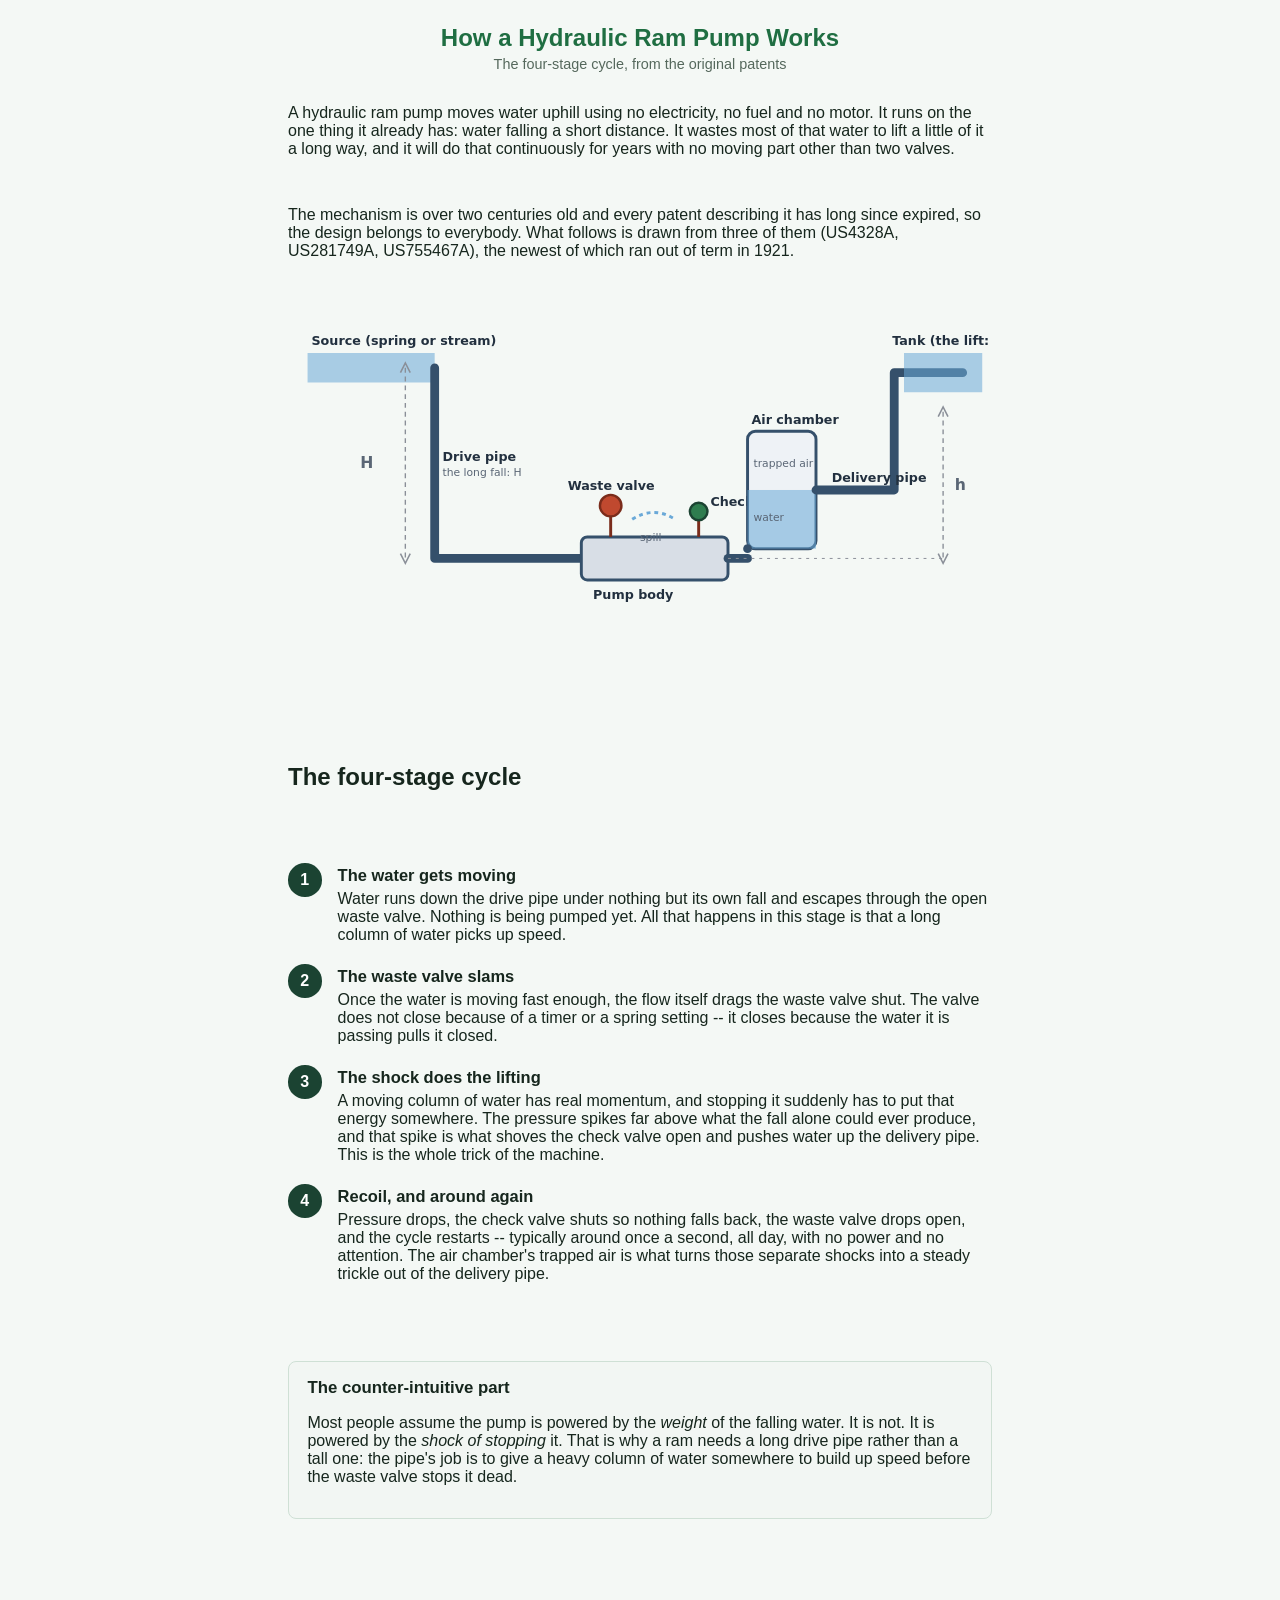
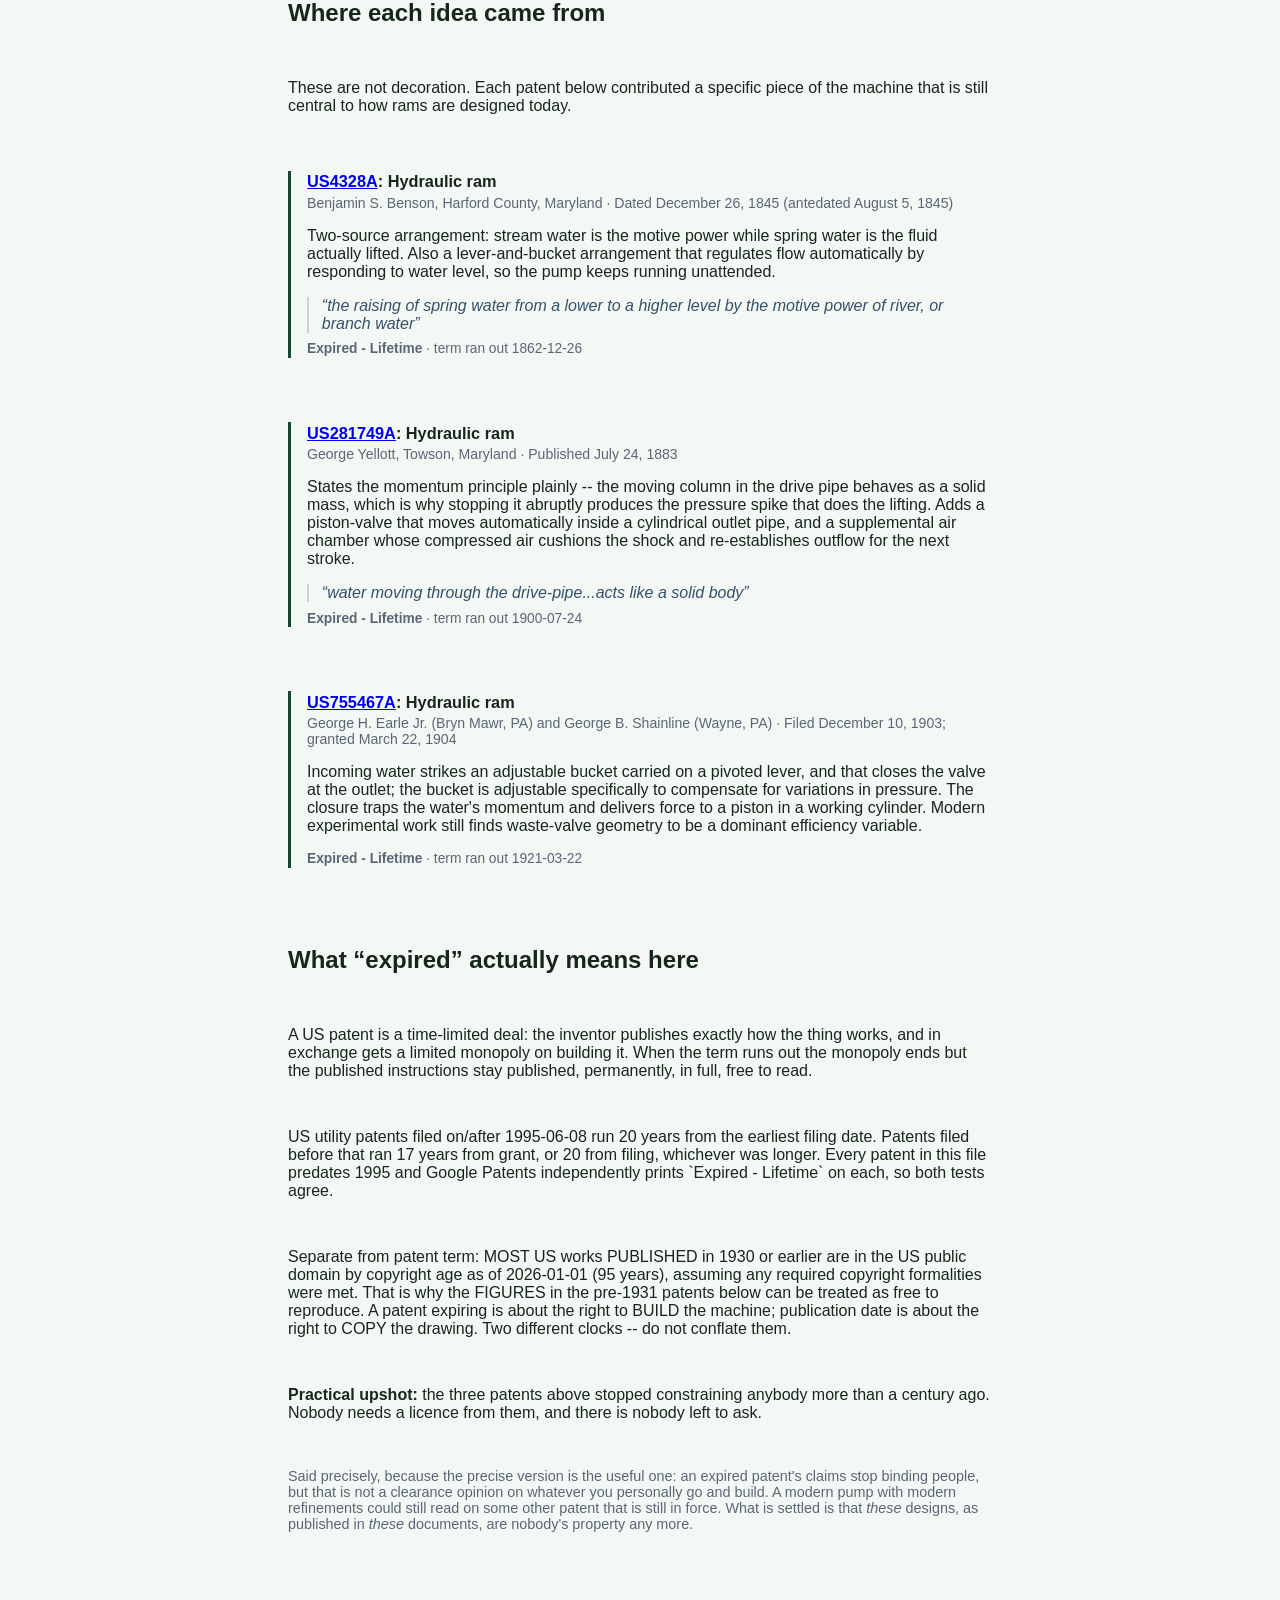
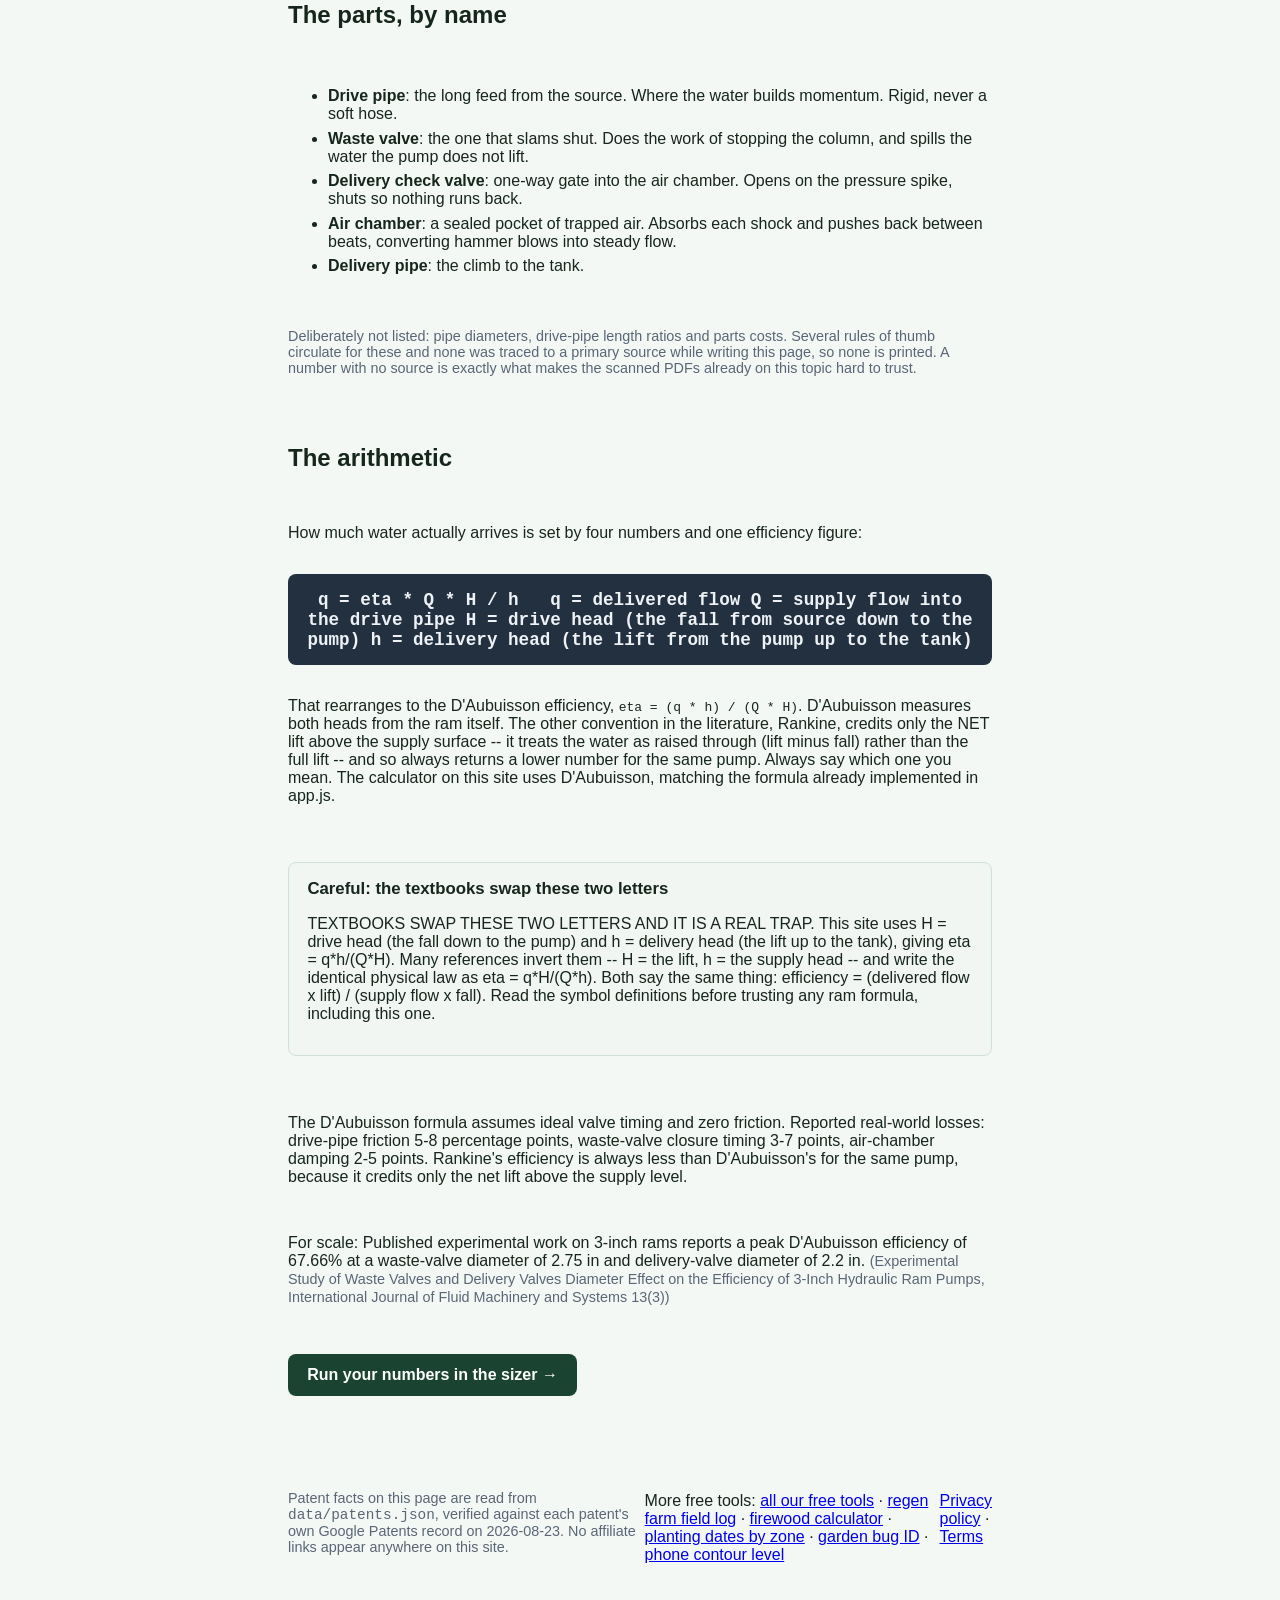
==== commit 8688a8b1: "Link ram-pump-sizer into the sibling-tools footer" ====
--- a/how-it-works/index.html
+++ b/how-it-works/index.html
@@ -267,6 +267,7 @@
   <p class="nosrc">Patent facts on this page are read from
   <code>data/patents.json</code>, verified against each patent's own Google Patents record
   on 2026-08-23. No affiliate links appear anywhere on this site.</p>
+  <p>More free tools: <a href="https://fscholtesdowd.github.io/">all our free tools</a> &middot; <a href="https://fscholtesdowd.github.io/regen-farm-log/">regen farm field log</a> &middot; <a href="https://fscholtesdowd.github.io/firewood-calculator/">firewood calculator</a> &middot; <a href="https://fscholtesdowd.github.io/planting-dates/">planting dates by zone</a> &middot; <a href="https://fscholtesdowd.github.io/good-bug-bad-bug/">garden bug ID</a> &middot; <a href="https://fscholtesdowd.github.io/contour-level/">phone contour level</a></p>
   <p class="fine"><a href="https://fscholtesdowd.github.io/privacy/">Privacy policy</a> &middot; <a href="https://fscholtesdowd.github.io/terms/">Terms</a></p>
 </footer>
 </body>
